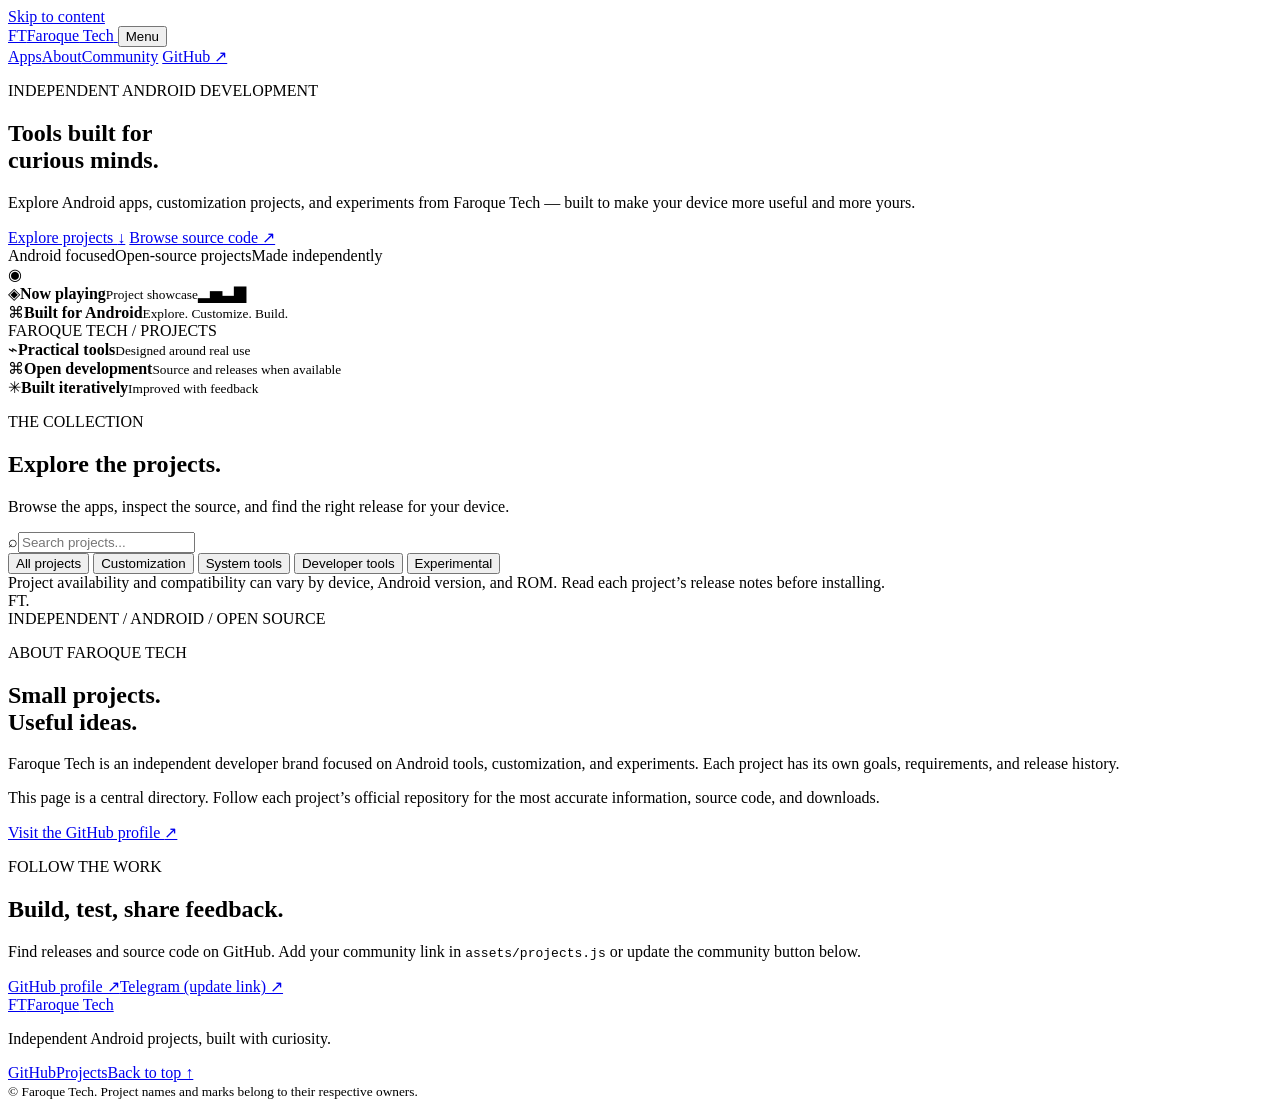
==== index.html @ dc16d69b "Add files via upload" ====
<!doctype html>
<html lang="en">
<head>
  <meta charset="utf-8">
  <meta name="viewport" content="width=device-width, initial-scale=1">
  <meta name="theme-color" content="#080b10">
  <meta name="description" content="Discover Android apps and developer projects by Faroque Tech. Explore releases, features, source code, and project documentation.">
  <title>Faroque Tech — Android Projects</title>
  <link rel="icon" href="assets/favicon.svg" type="image/svg+xml">
  <link rel="stylesheet" href="assets/styles.css">
</head>
<body>
  <a class="skip-link" href="#main">Skip to content</a>
  <header class="site-header">
    <a class="brand" href="./" aria-label="Faroque Tech home">
      <span class="brand-mark">FT</span><span>Faroque<span class="brand-muted"> Tech</span></span>
    </a>
    <button class="menu-toggle" id="menuToggle" aria-expanded="false" aria-controls="primaryNav">Menu</button>
    <nav id="primaryNav" class="nav">
      <a href="#apps">Apps</a><a href="#about">About</a><a href="#community">Community</a>
      <a class="nav-cta" href="https://github.com/FaroqueTech0" target="_blank" rel="noopener noreferrer">GitHub ↗</a>
    </nav>
  </header>

  <main id="main">
    <section class="hero">
      <div class="hero-copy">
        <p class="eyebrow"><span class="status-dot"></span> INDEPENDENT ANDROID DEVELOPMENT</p>
        <h1>Tools built for<br><span class="gradient-text">curious minds.</span></h1>
        <p class="hero-lede">Explore Android apps, customization projects, and experiments from Faroque Tech — built to make your device more useful and more yours.</p>
        <div class="hero-actions">
          <a class="button button-primary" href="#apps">Explore projects <span aria-hidden="true">↓</span></a>
          <a class="button button-secondary" href="https://github.com/FaroqueTech0" target="_blank" rel="noopener noreferrer">Browse source code ↗</a>
        </div>
        <div class="hero-meta"><span>Android focused</span><i></i><span>Open-source projects</span><i></i><span>Made independently</span></div>
      </div>
      <div class="hero-art" aria-label="Abstract neon island illustration" role="img">
        <div class="orbit orbit-one"></div><div class="orbit orbit-two"></div>
        <div class="art-glow"></div>
        <div class="island-pill"><span class="pill-icon">◉</span><span class="pill-lines"><b></b><b></b></span><span class="pill-dot"></span></div>
        <div class="art-card card-top"><span class="mini-icon mint">◈</span><span><b>Now playing</b><small>Project showcase</small></span><span class="equalizer">▂▅▃▇</span></div>
        <div class="art-card card-bottom"><span class="mini-icon violet">⌘</span><span><b>Built for Android</b><small>Explore. Customize. Build.</small></span></div>
        <div class="art-caption">FAROQUE TECH / PROJECTS</div>
      </div>
    </section>

    <section class="trust-strip" aria-label="Project values">
      <div><span class="strip-symbol">⌁</span><span><b>Practical tools</b><small>Designed around real use</small></span></div>
      <div><span class="strip-symbol">⌘</span><span><b>Open development</b><small>Source and releases when available</small></span></div>
      <div><span class="strip-symbol">✳</span><span><b>Built iteratively</b><small>Improved with feedback</small></span></div>
    </section>

    <section class="section apps-section" id="apps">
      <div class="section-heading">
        <div><p class="eyebrow">THE COLLECTION</p><h2>Explore the projects<span class="heading-period">.</span></h2><p class="section-lede">Browse the apps, inspect the source, and find the right release for your device.</p></div>
        <label class="search-box"><span aria-hidden="true">⌕</span><input id="projectSearch" type="search" placeholder="Search projects..." aria-label="Search projects"></label>
      </div>
      <div class="filter-row" id="filters" aria-label="Filter projects">
        <button class="filter active" data-filter="all">All projects</button>
        <button class="filter" data-filter="customization">Customization</button>
        <button class="filter" data-filter="system">System tools</button>
        <button class="filter" data-filter="development">Developer tools</button>
        <button class="filter" data-filter="experimental">Experimental</button>
      </div>
      <div class="project-grid" id="projectGrid" aria-live="polite"></div>
      <p class="empty-state" id="emptyState" hidden>No projects match your search. Try another name or category.</p>
      <div class="section-footnote"><span class="footnote-dot"></span> Project availability and compatibility can vary by device, Android version, and ROM. Read each project’s release notes before installing.</div>
    </section>

    <section class="about-section section" id="about">
      <div class="about-panel">
        <div class="about-graphic"><div class="about-orbit"></div><div class="about-monogram">FT<span>.</span></div><div class="about-caption">INDEPENDENT / ANDROID / OPEN SOURCE</div></div>
        <div class="about-copy"><p class="eyebrow">ABOUT FAROQUE TECH</p><h2>Small projects.<br><span class="gradient-text">Useful ideas.</span></h2><p>Faroque Tech is an independent developer brand focused on Android tools, customization, and experiments. Each project has its own goals, requirements, and release history.</p><p>This page is a central directory. Follow each project’s official repository for the most accurate information, source code, and downloads.</p><a class="text-link" href="https://github.com/FaroqueTech0" target="_blank" rel="noopener noreferrer">Visit the GitHub profile <span>↗</span></a></div>
      </div>
    </section>

    <section class="community-section section" id="community">
      <div class="community-card"><div><p class="eyebrow">FOLLOW THE WORK</p><h2>Build, test, <span class="gradient-text">share feedback.</span></h2><p>Find releases and source code on GitHub. Add your community link in <code>assets/projects.js</code> or update the community button below.</p></div><div class="community-actions"><a class="button button-primary" href="https://github.com/FaroqueTech0" target="_blank" rel="noopener noreferrer">GitHub profile ↗</a><a class="button button-secondary" id="telegramLink" href="https://t.me/" target="_blank" rel="noopener noreferrer">Telegram <span class="placeholder-note">(update link)</span> ↗</a></div></div>
    </section>
  </main>

  <footer class="site-footer"><a class="brand" href="./"><span class="brand-mark">FT</span><span>Faroque<span class="brand-muted"> Tech</span></span></a><p>Independent Android projects, built with curiosity.</p><div class="footer-links"><a href="https://github.com/FaroqueTech0" target="_blank" rel="noopener noreferrer">GitHub</a><a href="#apps">Projects</a><a href="#main">Back to top ↑</a></div><small>© <span id="year"></span> Faroque Tech. Project names and marks belong to their respective owners.</small></footer>

  <script src="assets/projects.js"></script>
  <script src="assets/app.js"></script>
</body>
</html>
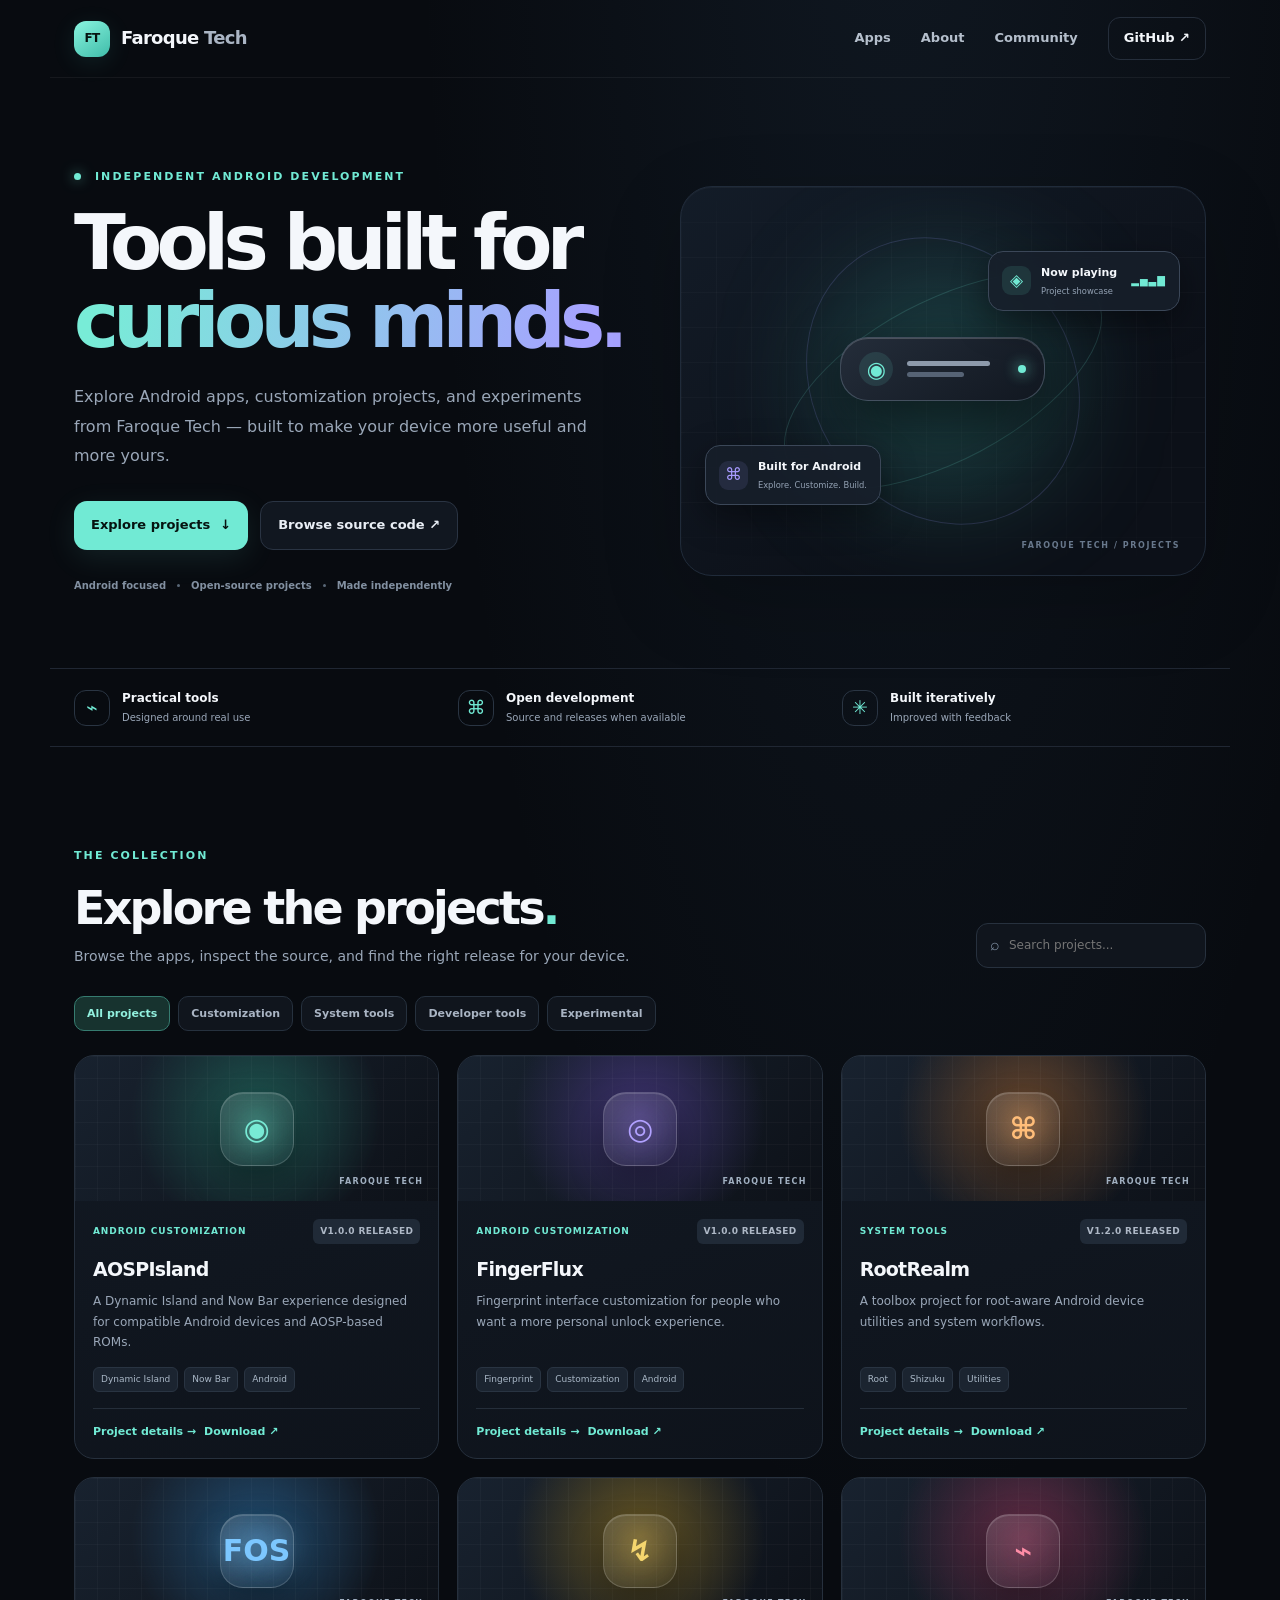
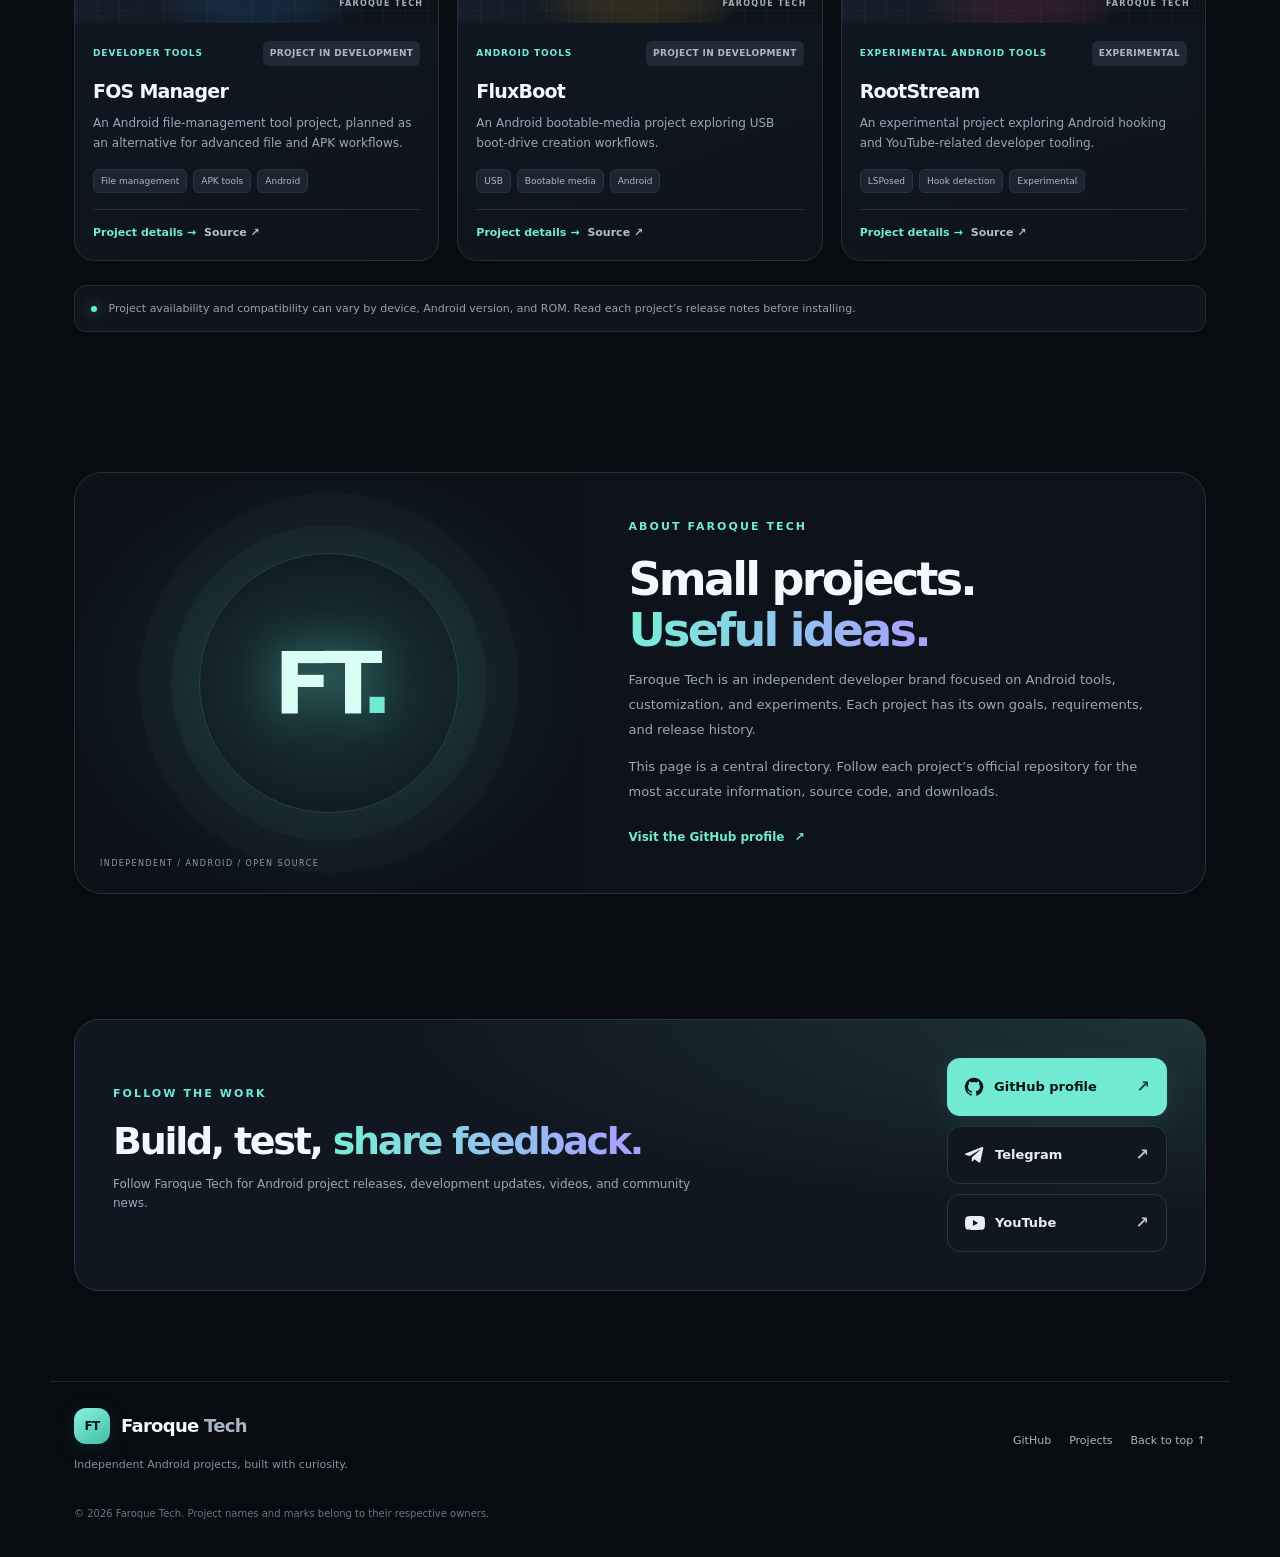
==== commit 6aa31bcc: "Fix website social links" ====
--- a/index.html
+++ b/index.html
@@ -75,7 +75,27 @@
     </section>
 
     <section class="community-section section" id="community">
-      <div class="community-card"><div><p class="eyebrow">FOLLOW THE WORK</p><h2>Build, test, <span class="gradient-text">share feedback.</span></h2><p>Find releases and source code on GitHub. Add your community link in <code>assets/projects.js</code> or update the community button below.</p></div><div class="community-actions"><a class="button button-primary" href="https://github.com/FaroqueTech0" target="_blank" rel="noopener noreferrer">GitHub profile ↗</a><a class="button button-secondary" id="telegramLink" href="https://t.me/" target="_blank" rel="noopener noreferrer">Telegram <span class="placeholder-note">(update link)</span> ↗</a></div></div>
+      <div class="community-card">
+        <div>
+          <p class="eyebrow">FOLLOW THE WORK</p>
+          <h2>Build, test, <span class="gradient-text">share feedback.</span></h2>
+          <p>Follow Faroque Tech for Android project releases, development updates, videos, and community news.</p>
+        </div>
+        <div class="community-actions">
+          <a class="button button-primary social-button" href="https://github.com/FaroqueTech0" target="_blank" rel="noopener noreferrer">
+            <svg class="social-icon" viewBox="0 0 24 24" aria-hidden="true"><path fill="currentColor" d="M12 .9a11.1 11.1 0 0 0-3.51 21.63c.56.1.76-.24.76-.54v-2.08c-3.1.67-3.75-1.32-3.75-1.32-.51-1.29-1.24-1.63-1.24-1.63-1.01-.69.08-.68.08-.68 1.12.08 1.71 1.15 1.71 1.15.99 1.7 2.59 1.21 3.22.92.1-.72.39-1.21.7-1.49-2.48-.28-5.09-1.24-5.09-5.52 0-1.22.44-2.22 1.15-3-.12-.28-.5-1.42.11-2.96 0 0 .94-.3 3.05 1.14a10.6 10.6 0 0 1 5.55 0c2.11-1.44 3.05-1.14 3.05-1.14.61 1.54.23 2.68.11 2.96.72.78 1.15 1.78 1.15 3 0 4.29-2.62 5.23-5.11 5.51.4.35.75 1.03.75 2.08v3.08c0 .3.2.65.77.54A11.1 11.1 0 0 0 12 .9Z"/></svg>
+            GitHub profile <span class="social-arrow">↗</span>
+          </a>
+          <a class="button button-secondary social-button" id="telegramLink" href="https://t.me/Faroquetech00" target="_blank" rel="noopener noreferrer">
+            <svg class="social-icon" viewBox="0 0 24 24" aria-hidden="true"><path fill="currentColor" d="M21.8 4.2 18.5 20c-.25 1.12-.91 1.4-1.85.87l-5.12-3.78-2.47 2.38c-.27.27-.5.5-1.02.5l.37-5.22 9.5-8.58c.41-.37-.09-.58-.63-.21L5.54 13.3.48 11.72c-1.1-.34-1.12-1.1.23-1.63L20.5 2.5c.91-.34 1.71.22 1.3 1.7Z"/></svg>
+            Telegram <span class="social-arrow">↗</span>
+          </a>
+          <a class="button button-secondary social-button" id="youtubeLink" href="https://youtube.com/@faroquetech" target="_blank" rel="noopener noreferrer">
+            <svg class="social-icon" viewBox="0 0 24 24" aria-hidden="true"><path fill="currentColor" d="M23.5 6.2a3 3 0 0 0-2.1-2.12C19.55 3.56 12 3.56 12 3.56s-7.55 0-9.4.52A3 3 0 0 0 .5 6.2 31.3 31.3 0 0 0 0 12a31.3 31.3 0 0 0 .5 5.8 3 3 0 0 0 2.1 2.12c1.85.52 9.4.52 9.4.52s7.55 0 9.4-.52a3 3 0 0 0 2.1-2.12A31.3 31.3 0 0 0 24 12a31.3 31.3 0 0 0-.5-5.8ZM9.55 15.6V8.4L15.8 12l-6.25 3.6Z"/></svg>
+            YouTube <span class="social-arrow">↗</span>
+          </a>
+        </div>
+      </div>
     </section>
   </main>
 
--- a/assets/styles.css
+++ b/assets/styles.css
@@ -0,0 +1,9 @@
+:root{color-scheme:dark;--bg:#080b10;--panel:#10151e;--panel-2:#141b26;--line:#252e3b;--text:#f4f7fb;--muted:#9aa7b8;--mint:#71ead4;--mint-dark:#0c9f8a;--violet:#a89bff;--radius:24px;--max:1180px;font-family:Inter,ui-sans-serif,system-ui,-apple-system,BlinkMacSystemFont,"Segoe UI",sans-serif}*{box-sizing:border-box}html{scroll-behavior:smooth;scroll-padding-top:90px}body{margin:0;background:radial-gradient(ellipse at 70% -10%,rgba(56,91,126,.16),transparent 38%),var(--bg);color:var(--text);line-height:1.6}a{color:inherit;text-decoration:none}button,input{font:inherit}.skip-link{position:absolute;left:-9999px;top:10px;background:var(--mint);color:#06100f;padding:10px 16px;border-radius:8px;z-index:10}.skip-link:focus{left:10px}.site-header{height:78px;max-width:var(--max);padding:0 24px;margin:auto;display:flex;align-items:center;justify-content:space-between;border-bottom:1px solid rgba(255,255,255,.055)}.brand{display:inline-flex;align-items:center;gap:11px;font-size:18px;font-weight:750;letter-spacing:-.04em}.brand-mark{display:grid;place-items:center;width:36px;height:36px;border-radius:12px;background:linear-gradient(145deg,#8af4df,#3fbca9);color:#071411;font-size:12px;font-weight:900;box-shadow:0 5px 25px #4fd9c51c}.brand-muted{color:#aab5c4}.nav{display:flex;align-items:center;gap:30px;color:#b5bfcc;font-size:13px;font-weight:600}.nav a:hover,.footer-links a:hover{color:var(--mint)}.nav .nav-cta{padding:10px 15px;border:1px solid var(--line);border-radius:12px;color:var(--text)}.menu-toggle{display:none;background:var(--panel);color:var(--text);border:1px solid var(--line);padding:8px 12px;border-radius:10px}.hero{max-width:var(--max);min-height:590px;margin:auto;padding:76px 24px 60px;display:grid;grid-template-columns:1.04fr .96fr;align-items:center;gap:36px}.eyebrow{font-size:11px;letter-spacing:.19em;font-weight:800;color:var(--mint);margin:0 0 18px}.status-dot,.footnote-dot{display:inline-block;width:7px;height:7px;border-radius:50%;background:var(--mint);margin-right:8px;box-shadow:0 0 13px #71ead4a3}.hero h1{font-size:clamp(48px,6.2vw,76px);letter-spacing:-.075em;line-height:1.02;margin:0 0 23px;font-weight:780}.gradient-text{background:linear-gradient(100deg,#78ecd7 5%,#a6a3ff 92%);-webkit-background-clip:text;background-clip:text;color:transparent}.hero-lede{max-width:535px;color:var(--muted);font-size:16px;line-height:1.85;margin:0}.hero-actions{display:flex;flex-wrap:wrap;gap:12px;margin-top:30px}.button{display:inline-flex;align-items:center;justify-content:center;gap:10px;padding:13px 17px;border-radius:13px;font-size:13px;font-weight:750;transition:transform .2s,border-color .2s,background .2s}.button:hover{transform:translateY(-2px)}.button-primary{background:var(--mint);color:#061310;box-shadow:0 8px 30px #71ead41a}.button-primary:hover{background:#91f5e3}.button-secondary{background:#111720;border:1px solid #2a3443;color:#e9eef5}.hero-meta{display:flex;align-items:center;gap:11px;flex-wrap:wrap;margin-top:28px;color:#8290a1;font-size:10px;font-weight:650}.hero-meta i{height:3px;width:3px;border-radius:50%;background:#596777}.hero-art{position:relative;min-height:390px;display:grid;place-items:center;isolation:isolate;overflow:hidden;border:1px solid #202b3a;border-radius:32px;background:linear-gradient(145deg,#131c28,#0c1018 70%);box-shadow:inset 0 1px #ffffff0a,0 25px 80px #0003}.hero-art:before{content:"";position:absolute;inset:0;background-image:linear-gradient(#ffffff06 1px,transparent 1px),linear-gradient(90deg,#ffffff06 1px,transparent 1px);background-size:35px 35px;mask-image:linear-gradient(transparent,#000 15%,#000 80%,transparent)}.art-glow{position:absolute;width:250px;height:250px;border-radius:50%;background:#4edcc633;filter:blur(55px)}.orbit{position:absolute;border:1px solid #76e8d22b;border-radius:50%;transform:rotate(-28deg)}.orbit-one{width:350px;height:160px}.orbit-two{width:300px;height:260px;transform:rotate(55deg);border-color:#9c94ff2d}.island-pill{z-index:1;display:flex;align-items:center;gap:14px;padding:14px 18px;border-radius:28px;background:linear-gradient(145deg,#242d3a,#111720);border:1px solid #596879a1;box-shadow:0 18px 55px #0008,inset 0 1px #ffffff30;transform:translateY(-12px);min-width:205px}.pill-icon{display:grid;place-items:center;width:34px;height:34px;border-radius:50%;background:#72e8d51c;color:var(--mint);font-size:22px}.pill-lines{display:grid;gap:6px;flex:1}.pill-lines b{height:5px;border-radius:5px;background:#8d9aab;width:85%}.pill-lines b+ b{width:58%;background:#566375}.pill-dot{width:8px;height:8px;border-radius:50%;background:var(--mint);box-shadow:0 0 14px var(--mint)}.art-card{position:absolute;z-index:2;display:flex;align-items:center;gap:10px;padding:12px 13px;background:#171f2bdf;backdrop-filter:blur(15px);border:1px solid #3b4758;border-radius:15px;box-shadow:0 12px 35px #0006;font-size:10px}.art-card b,.art-card small{display:block}.art-card b{font-size:11px}.art-card small{color:#94a2b4;margin-top:3px}.card-top{top:64px;right:25px}.card-bottom{bottom:70px;left:24px}.mini-icon{width:29px;height:29px;display:grid;place-items:center;border-radius:9px;font-size:17px}.mint{background:#71ead41c;color:var(--mint)}.violet{background:#a89bff1c;color:var(--violet)}.equalizer{color:var(--mint);letter-spacing:1px;margin-left:4px}.art-caption{position:absolute;bottom:22px;right:25px;font-size:8px;letter-spacing:.2em;color:#68788c;font-weight:800}.trust-strip{max-width:var(--max);margin:0 auto;padding:20px 24px;display:grid;grid-template-columns:repeat(3,1fr);gap:20px;border-top:1px solid #202733;border-bottom:1px solid #202733}.trust-strip>div{display:flex;align-items:center;gap:12px}.strip-symbol{width:36px;height:36px;display:grid;place-items:center;border:1px solid #2a3543;border-radius:12px;color:var(--mint);font-size:19px}.trust-strip b,.trust-strip small{display:block}.trust-strip b{font-size:12px}.trust-strip small{font-size:10px;color:var(--muted);margin-top:2px}.section{max-width:var(--max);margin:0 auto;padding:100px 24px}.section-heading{display:flex;align-items:end;justify-content:space-between;gap:24px}.section h2,.community-card h2{font-size:clamp(31px,4vw,46px);letter-spacing:-.06em;line-height:1.1;margin:0 0 12px}.heading-period{color:var(--mint)}.section-lede{margin:0;color:var(--muted);font-size:14px}.search-box{display:flex;align-items:center;gap:9px;background:#10151d;border:1px solid #27313e;border-radius:12px;padding:0 13px;min-width:230px;color:#8292a5}.search-box input{width:100%;min-width:0;background:transparent;color:var(--text);outline:none;border:0;padding:12px 0;font-size:12px}.search-box:focus-within{border-color:var(--mint)}.filter-row{display:flex;gap:8px;flex-wrap:wrap;margin:28px 0 24px}.filter{background:#10151d;color:#a9b4c3;border:1px solid #26313e;border-radius:10px;padding:8px 12px;font-size:11px;font-weight:700;cursor:pointer}.filter:hover,.filter.active{background:#17332f;border-color:#367c70;color:#92f1df}.project-grid{display:grid;grid-template-columns:repeat(3,minmax(0,1fr));gap:18px}.project-card{display:flex;flex-direction:column;min-width:0;overflow:hidden;border:1px solid #26303d;background:linear-gradient(160deg,#121923,#0e131b);border-radius:20px;transition:transform .2s,border-color .2s}.project-card:hover{transform:translateY(-4px);border-color:#486b6a}.project-cover{position:relative;min-height:145px;display:flex;align-items:center;justify-content:center;overflow:hidden;background:radial-gradient(circle at 50% 40%,var(--cover-glow,#254d4a),transparent 62%),linear-gradient(135deg,#18222f,#0d1118)}.project-cover:before{content:"";position:absolute;inset:0;background-image:linear-gradient(#ffffff07 1px,transparent 1px),linear-gradient(90deg,#ffffff07 1px,transparent 1px);background-size:22px 22px}.project-logo{position:relative;display:grid;place-items:center;width:74px;height:74px;border:1px solid #ffffff2c;border-radius:23px;background:linear-gradient(145deg,#ffffff22,#ffffff05);box-shadow:0 15px 35px #0005,inset 0 1px #ffffff24;font-size:30px;font-weight:850;color:var(--cover-accent,var(--mint));text-shadow:0 0 30px var(--cover-accent,var(--mint))}.cover-label{position:absolute;bottom:13px;right:15px;font-size:8px;letter-spacing:.16em;color:#a1b0c1;font-weight:800}.project-body{padding:18px;display:flex;flex-direction:column;flex:1}.project-topline{display:flex;align-items:center;justify-content:space-between;gap:8px;margin-bottom:10px}.project-category,.project-status{font-size:9px;text-transform:uppercase;letter-spacing:.1em;font-weight:800;color:var(--mint)}.project-status{color:#aeb8c6;letter-spacing:.04em;background:#202a37;padding:5px 7px;border-radius:6px}.project-card h3{font-size:19px;letter-spacing:-.04em;margin:0 0 7px}.project-card p{font-size:12px;line-height:1.7;color:var(--muted);margin:0 0 15px}.tag-row{display:flex;gap:6px;flex-wrap:wrap;margin-top:auto;padding-bottom:16px}.tag{font-size:9px;color:#aab8c7;background:#1b2430;border:1px solid #293442;padding:4px 7px;border-radius:6px}.card-actions{display:flex;gap:8px;border-top:1px solid #252e3a;padding-top:14px}.card-link{font-size:11px;font-weight:750;color:var(--mint)}.card-link.secondary{color:#b3bfce}.card-link:hover{text-decoration:underline}.empty-state{padding:30px;text-align:center;color:var(--muted)}.section-footnote{margin-top:24px;padding:14px 16px;background:#10151c;border:1px solid #202a36;border-radius:12px;color:#93a1b1;font-size:11px}.footnote-dot{width:6px;height:6px}.about-section{padding-top:40px}.about-panel{display:grid;grid-template-columns:.9fr 1.1fr;border:1px solid #283240;border-radius:28px;overflow:hidden;background:#0e131b}.about-graphic{position:relative;min-height:350px;display:grid;place-items:center;overflow:hidden;background:radial-gradient(ellipse at center,#1c3a3b 0%,#101922 48%,#0d1219 75%)}.about-orbit{position:absolute;width:260px;height:260px;border:1px solid #70e8d32d;border-radius:50%;box-shadow:0 0 0 28px #70e8d30a,0 0 0 60px #70e8d307}.about-monogram{font-size:86px;font-weight:900;letter-spacing:-.1em;color:#d8fff6;text-shadow:0 0 45px #71ead466;z-index:1}.about-monogram span{color:var(--mint)}.about-caption{position:absolute;bottom:22px;left:25px;font-size:8px;letter-spacing:.18em;color:#8b9bab}.about-copy{padding:45px;align-self:center}.about-copy p:not(.eyebrow){font-size:13px;line-height:1.9;color:var(--muted)}.text-link{display:inline-flex;gap:10px;margin-top:10px;color:var(--mint);font-size:12px;font-weight:800}.community-section{padding-top:25px;padding-bottom:90px}.community-card{display:flex;align-items:center;justify-content:space-between;gap:30px;padding:38px;border:1px solid #2b3543;border-radius:25px;background:radial-gradient(ellipse at 100% 0%,#1c3437 0%,transparent 50%),#111720}.community-card h2{font-size:clamp(27px,3.3vw,38px)}.community-card p:not(.eyebrow){max-width:600px;color:var(--muted);font-size:12px}.community-card code{color:#b5eee4;background:#1a2730;padding:2px 4px;border-radius:4px}.community-actions{display:flex;flex-direction:column;gap:10px;min-width:190px}.placeholder-note{font-size:9px;opacity:.7}.site-footer{max-width:var(--max);margin:auto;padding:26px 24px 35px;border-top:1px solid #202733;display:grid;grid-template-columns:1fr auto;gap:12px;align-items:center}.site-footer>p{grid-column:1;color:#8492a3;font-size:11px;margin:0}.footer-links{grid-column:2;grid-row:1/3;display:flex;gap:18px;color:#aab6c5;font-size:11px}.site-footer>small{grid-column:1/-1;margin-top:20px;color:#687687;font-size:10px}.menu-open{display:block}@media(max-width:900px){.hero{grid-template-columns:1fr;padding-top:55px;gap:35px}.hero-copy{max-width:700px}.hero-art{min-height:340px}.project-grid{grid-template-columns:repeat(2,minmax(0,1fr))}.section{padding-top:75px;padding-bottom:75px}.section-heading{align-items:flex-start;flex-direction:column}.search-box{width:100%;max-width:420px}.about-copy{padding:30px}.community-card{align-items:flex-start;flex-direction:column}.community-actions{flex-direction:row;flex-wrap:wrap}}@media(max-width:600px){.site-header{height:68px;padding:0 18px}.menu-toggle{display:block}.nav{display:none;position:absolute;z-index:5;left:12px;right:12px;top:61px;padding:15px;background:#111821;border:1px solid #2a3543;border-radius:15px;box-shadow:0 20px 45px #0008;flex-direction:column;align-items:stretch;gap:0}.nav.menu-open{display:flex}.nav a{padding:12px}.nav .nav-cta{text-align:center;margin-top:6px}.hero{padding:50px 18px 40px;min-height:0}.hero h1{font-size:52px}.hero-lede{font-size:14px}.hero-art{min-height:300px;border-radius:24px}.card-top{top:38px;right:12px}.card-bottom{bottom:48px;left:12px}.island-pill{min-width:180px;padding:11px 13px}.trust-strip{margin:0 18px;padding:16px 0;grid-template-columns:1fr;gap:14px}.section{padding:66px 18px}.section h2{font-size:34px}.project-grid{grid-template-columns:1fr;gap:14px}.project-cover{min-height:165px}.project-body{padding:16px}.filter-row{gap:6px}.filter{padding:8px 10px}.about-panel{grid-template-columns:1fr}.about-graphic{min-height:230px}.about-monogram{font-size:65px}.about-copy{padding:27px 22px}.community-card{padding:25px 20px}.community-actions{width:100%;flex-direction:column}.community-actions .button{width:100%}.site-footer{padding:25px 18px;grid-template-columns:1fr}.footer-links{grid-column:1;grid-row:auto;flex-wrap:wrap}.site-footer>small{grid-column:1}.hero-meta{gap:7px;font-size:9px}}@media(prefers-reduced-motion:reduce){*,*::before,*::after{scroll-behavior:auto!important;transition:none!important;animation:none!important}}
+
+/* Social links: verified Faroque Tech destinations */
+.community-actions{min-width:220px}
+.social-button{display:flex;align-items:center;justify-content:center;gap:10px;min-height:58px;text-decoration:none}
+.social-icon{width:20px;height:20px;flex:0 0 20px}
+.social-arrow{margin-left:auto;font-size:16px;opacity:.8}
+.button-secondary:hover{background:#17212d;border-color:#71ead4}
+@media(max-width:600px){.community-actions{width:100%;min-width:0}.social-button{width:100%}}
